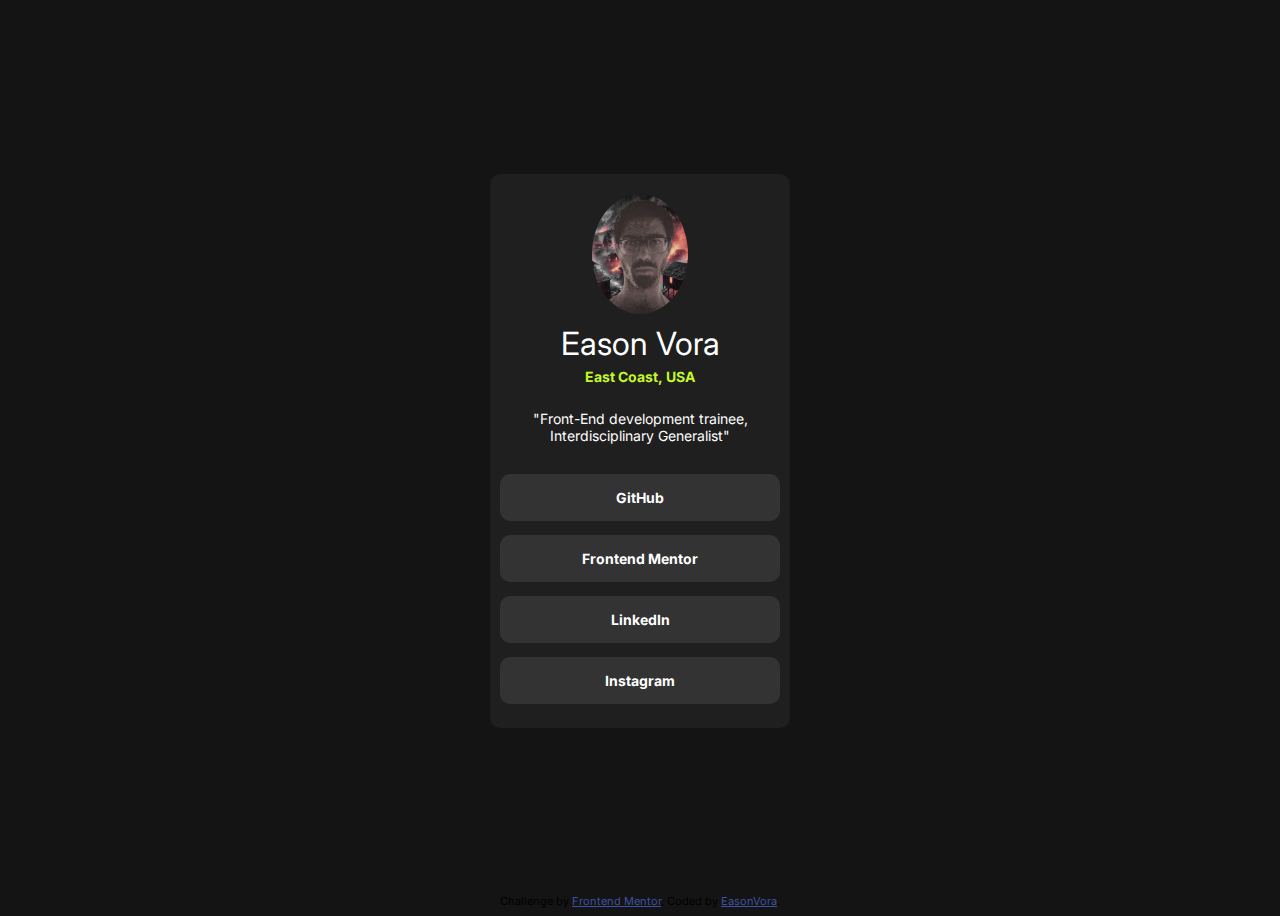
==== index.html @ 140116b3 "delete folder. move all files" ====
<!DOCTYPE html>
<html lang="en">
<head>
  <meta charset="UTF-8">
  <meta name="viewport" content="width=device-width, initial-scale=1.0"> <!-- displays site properly based on user's device -->

  <link rel="icon" type="image/png" sizes="32x32" href="./assets/images/favicon-32x32.png">
  <link rel="stylesheet" href="./default-styles.css">
  <link rel="stylesheet" href="./styles.css">
  <link rel="preconnect" href="https://fonts.googleapis.com">
  <link rel="preconnect" href="https://fonts.gstatic.com" crossorigin>
  <link href="https://fonts.googleapis.com/css2?family=Inter:ital,opsz,wght@0,14..32,100..900;1,14..32,100..900&display=swap" rel="stylesheet">
  <title>Frontend Mentor | Social links profile</title>

  <!-- Feel free to remove these styles or customise in your own stylesheet 👍 -->
  <style>
    .attribution { font-size: 11px; text-align: center; }
    .attribution a { color: hsl(228, 45%, 44%); }
  </style>
</head>
<body>
  <main>
    <div class="card">
      <img src="./assets/images/Self-Portrait-Edit-VillageTragedy.png" alt="Eason-photo">
      <h1>Eason Vora</h1>
      <h2>East Coast, USA</h2>
      <p>"Front-End development trainee, Interdisciplinary Generalist"</p>

      <a href="https://github.com/EasonVora"><h3>GitHub</h3></a>
      <a href="https://www.frontendmentor.io/profile/EasonVora"><h3>Frontend Mentor</h3></a>
      <a href="https://www.linkedin.com/in/eason-vora-5a043b262/"><h3>LinkedIn</h3></a>
      <a href="https://www.instagram.com/vora_mota_bhai/"><h3>Instagram</h3></a>
    </div>
    
  </main>
  <footer class="attribution">
      Challenge by <a href="https://www.frontendmentor.io?ref=challenge" target="_blank">Frontend Mentor</a>. 
      Coded by <a href="#">EasonVora</a>.
  </footer>
</body>
</html>
---- default-styles.css ----
* {
    font-family: 'Inter';
}

body {
    display: flex;
    flex-wrap: wrap;
    justify-content: center;
    align-items: last baseline;
    height: 100vh;
}
.card a {
    text-decoration: none;
}

.card {
    display: block;
    flex-direction: column;
    padding: 10px;
    margin: auto;
    width: 280px;
}
.card * {
    text-align: center;
}
.card img {
    display: block;
    margin: 10px auto;
}
.card p {
    font-size: 14px;
}

/* FOOTER */
.attribution {
    position: relative;
    bottom: 0;
    width: 100%;
    margin-bottom: 0px;
    padding-bottom: 0;
}
---- styles.css ----
body {
    background-color: hsl(0, 0%, 8%);
}

.card {
    border-radius: 10px;
    background-color: hsl(0, 0%, 12%);
}
.card img {
    height: 120px;
    border-radius: 50%;
}
.card a, h1, p {
    color: hsl(0, 0%, 100%);
}
h1, p {
    font-weight: 400;
}
h1, h2 {
    line-height: .5;
}
h2 {
    color: hsl(75, 94%, 57%);
    font-size: 14px;
}
h3 {
    background-color: hsl(0, 0%, 20%);
    font-size: 14px;
    padding: 15px;
    border-radius: 10px;
}
h3:active {
    background-color: hsl(75, 94%, 57%);
    color: hsl(0, 0%, 20%);
}
p {
    margin: 30px
}
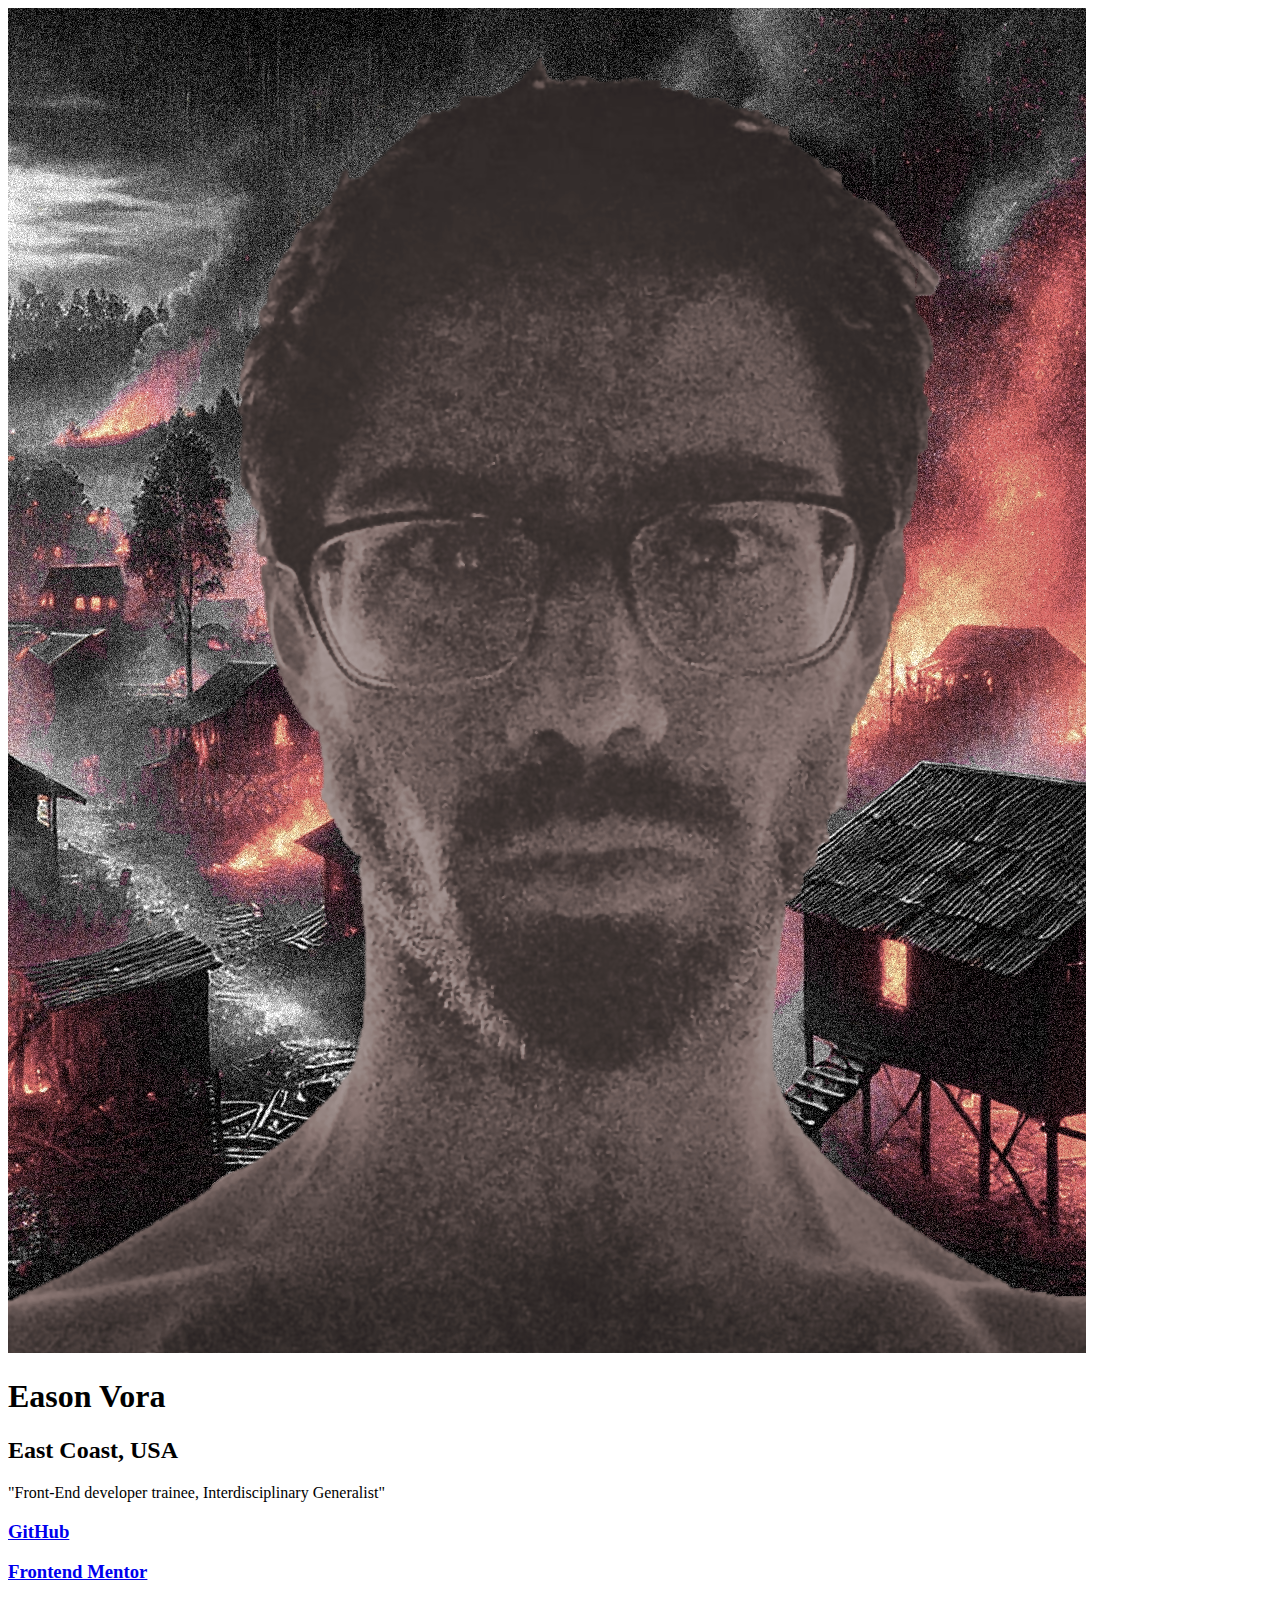
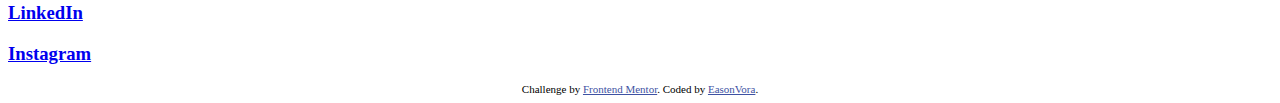
==== commit bdae4960: "word change" ====
--- a/index.html
+++ b/index.html
@@ -5,8 +5,8 @@
   <meta name="viewport" content="width=device-width, initial-scale=1.0"> <!-- displays site properly based on user's device -->
 
   <link rel="icon" type="image/png" sizes="32x32" href="./assets/images/favicon-32x32.png">
-  <link rel="stylesheet" href="./default-styles.css">
-  <link rel="stylesheet" href="./styles.css">
+  <link rel="stylesheet" href="./styles/default-styles.css">
+  <link rel="stylesheet" href="./styles/styles.css">
   <link rel="preconnect" href="https://fonts.googleapis.com">
   <link rel="preconnect" href="https://fonts.gstatic.com" crossorigin>
   <link href="https://fonts.googleapis.com/css2?family=Inter:ital,opsz,wght@0,14..32,100..900;1,14..32,100..900&display=swap" rel="stylesheet">
@@ -24,7 +24,7 @@
       <img src="./assets/images/Self-Portrait-Edit-VillageTragedy.png" alt="Eason-photo">
       <h1>Eason Vora</h1>
       <h2>East Coast, USA</h2>
-      <p>"Front-End development trainee, Interdisciplinary Generalist"</p>
+      <p>"Front-End developer trainee, Interdisciplinary Generalist"</p>
 
       <a href="https://github.com/EasonVora"><h3>GitHub</h3></a>
       <a href="https://www.frontendmentor.io/profile/EasonVora"><h3>Frontend Mentor</h3></a>
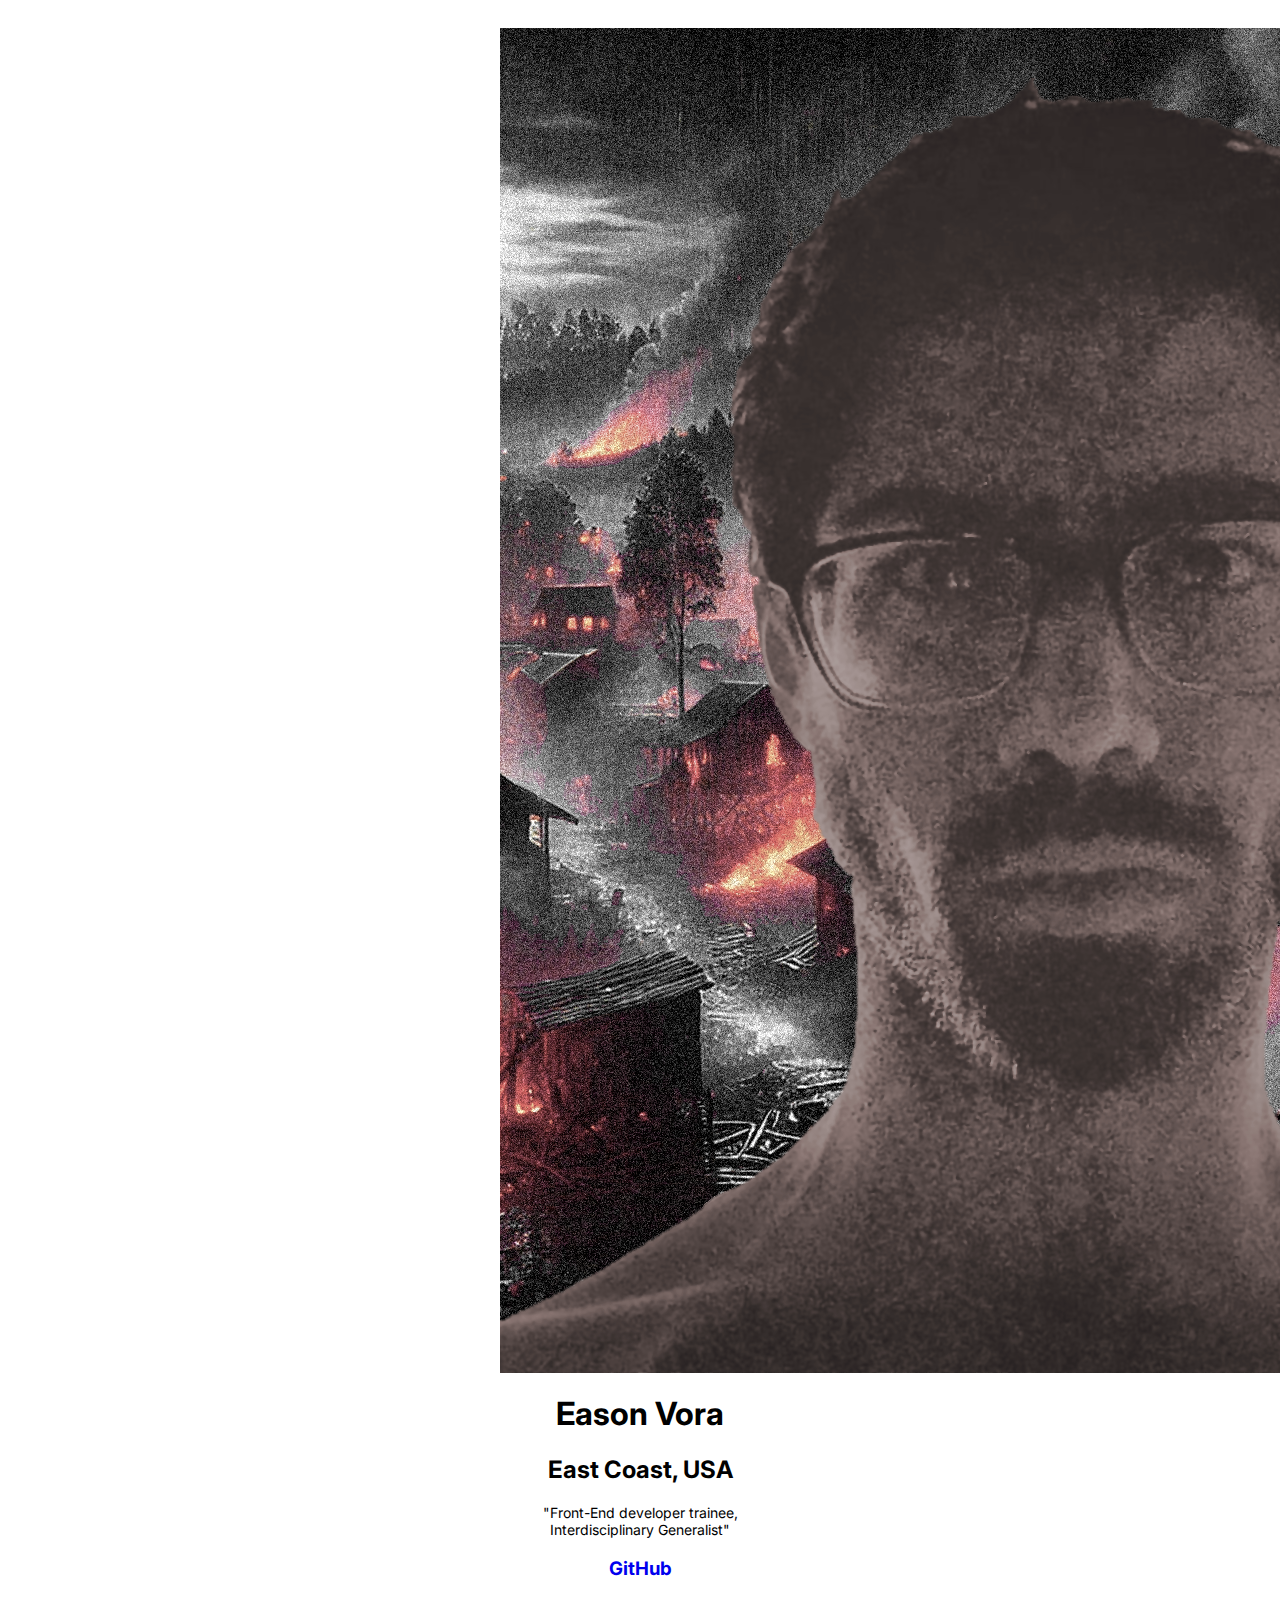
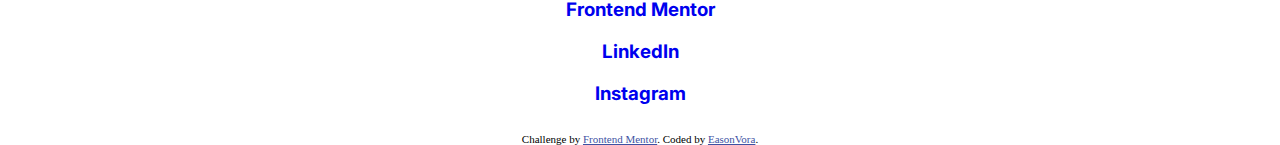
==== commit 91c6da88: "minor adjustment" ====
--- a/index.html
+++ b/index.html
@@ -19,19 +19,16 @@
   </style>
 </head>
 <body>
-  <main>
-    <div class="card">
-      <img src="./assets/images/Self-Portrait-Edit-VillageTragedy.png" alt="Eason-photo">
-      <h1>Eason Vora</h1>
-      <h2>East Coast, USA</h2>
-      <p>"Front-End developer trainee, Interdisciplinary Generalist"</p>
+  <main class="card">
+    <img src="./assets/images/Self-Portrait-Edit-VillageTragedy.png" alt="Eason-photo">
+    <h1>Eason Vora</h1>
+    <h2>East Coast, USA</h2>
+    <p>"Front-End developer trainee, Interdisciplinary Generalist"</p>
 
-      <a href="https://github.com/EasonVora"><h3>GitHub</h3></a>
-      <a href="https://www.frontendmentor.io/profile/EasonVora"><h3>Frontend Mentor</h3></a>
-      <a href="https://www.linkedin.com/in/eason-vora-5a043b262/"><h3>LinkedIn</h3></a>
-      <a href="https://www.instagram.com/vora_mota_bhai/"><h3>Instagram</h3></a>
-    </div>
-    
+    <a href="https://github.com/EasonVora"><h3>GitHub</h3></a>
+    <a href="https://www.frontendmentor.io/profile/EasonVora"><h3>Frontend Mentor</h3></a>
+    <a href="https://www.linkedin.com/in/eason-vora-5a043b262/"><h3>LinkedIn</h3></a>
+    <a href="https://www.instagram.com/vora_mota_bhai/"><h3>Instagram</h3></a>
   </main>
   <footer class="attribution">
       Challenge by <a href="https://www.frontendmentor.io?ref=challenge" target="_blank">Frontend Mentor</a>. 
--- a/styles/default-styles.css
+++ b/styles/default-styles.css
@@ -0,0 +1,38 @@
+
+
+body {
+    display: flex;
+    flex-wrap: wrap;
+    justify-content: center;
+    align-items: last baseline;
+    height: 100vh;
+}
+
+.card {
+    display: block;
+    flex-direction: column;
+    padding: 10px;
+    margin: auto;
+    width: 280px;
+    text-align: center;
+    font-family: 'Inter';
+}
+.card img {
+    display: block;
+    margin: 10px auto;
+}
+.card p {
+    font-size: 14px;
+}
+.card a {
+    text-decoration: none;
+}
+
+/* FOOTER */
+.attribution {
+    position: relative;
+    bottom: 0;
+    width: 100%;
+    margin-bottom: 0px;
+    padding-bottom: 0;
+}
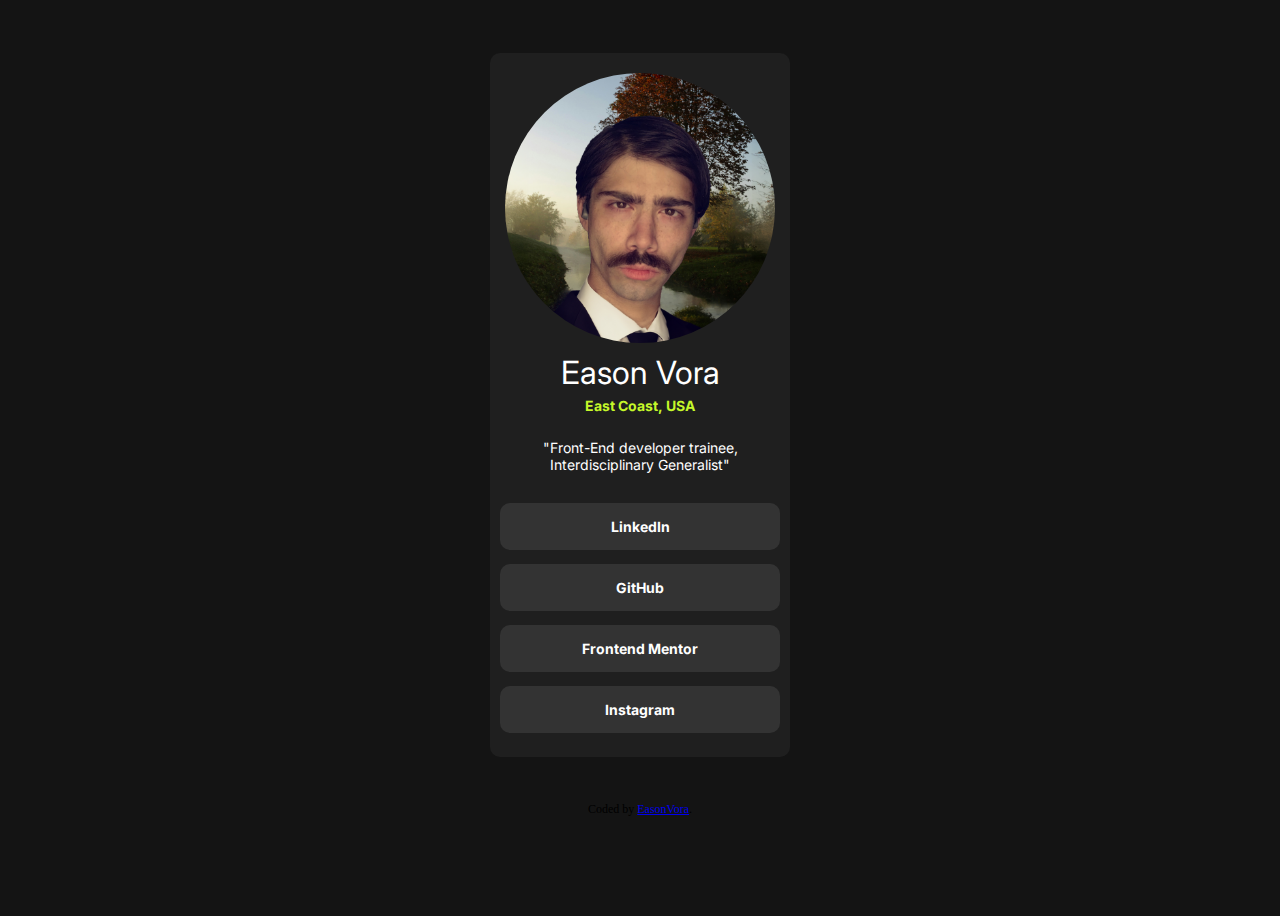
==== commit 489dd658: "First Commit" ====
--- a/index.html
+++ b/index.html
@@ -4,34 +4,31 @@
   <meta charset="UTF-8">
   <meta name="viewport" content="width=device-width, initial-scale=1.0"> <!-- displays site properly based on user's device -->
 
-  <link rel="icon" type="image/png" sizes="32x32" href="./assets/images/favicon-32x32.png">
-  <link rel="stylesheet" href="./styles/default-styles.css">
-  <link rel="stylesheet" href="./styles/styles.css">
+  <link rel="icon" type="image/png" sizes="32x32" href="#"> <!-- create LOGO -->
+  <link rel="stylesheet" href="./assets/styles/default-styles.css">
+  <link rel="stylesheet" href="./assets/styles/styles.css">
   <link rel="preconnect" href="https://fonts.googleapis.com">
   <link rel="preconnect" href="https://fonts.gstatic.com" crossorigin>
   <link href="https://fonts.googleapis.com/css2?family=Inter:ital,opsz,wght@0,14..32,100..900;1,14..32,100..900&display=swap" rel="stylesheet">
   <title>Frontend Mentor | Social links profile</title>
+</head>
 
-  <!-- Feel free to remove these styles or customise in your own stylesheet 👍 -->
-  <style>
-    .attribution { font-size: 11px; text-align: center; }
-    .attribution a { color: hsl(228, 45%, 44%); }
-  </style>
-</head>
 <body>
   <main class="card">
-    <img src="./assets/images/Self-Portrait-Edit-VillageTragedy.png" alt="Eason-photo">
+    <img src="./assets/images/Portrait-Project-Expanded-Square-copy.png" alt="Eason-photo">
     <h1>Eason Vora</h1>
     <h2>East Coast, USA</h2>
     <p>"Front-End developer trainee, Interdisciplinary Generalist"</p>
+    
+    <a href="https://www.linkedin.com/in/eason-vora-5a043b262/"><h3>LinkedIn</h3></a>
 
     <a href="https://github.com/EasonVora"><h3>GitHub</h3></a>
+
     <a href="https://www.frontendmentor.io/profile/EasonVora"><h3>Frontend Mentor</h3></a>
-    <a href="https://www.linkedin.com/in/eason-vora-5a043b262/"><h3>LinkedIn</h3></a>
+
     <a href="https://www.instagram.com/vora_mota_bhai/"><h3>Instagram</h3></a>
   </main>
-  <footer class="attribution">
-      Challenge by <a href="https://www.frontendmentor.io?ref=challenge" target="_blank">Frontend Mentor</a>. 
+  <footer class="attribution"> 
       Coded by <a href="#">EasonVora</a>.
   </footer>
 </body>
--- a/assets/styles/default-styles.css
+++ b/assets/styles/default-styles.css
@@ -0,0 +1,44 @@
+
+
+body {
+    display: flex;
+    flex-wrap: wrap;
+    justify-content: center;
+    align-items: baseline;
+    height: 100vh;
+}
+
+.card {
+    font-family: 'Inter';
+    text-align: center;
+    
+    display: block;
+    flex-direction: column;
+    width: 280px;
+
+    margin: auto;
+    padding: 10px;
+}
+.card img {
+    display: block;
+    margin: 10px auto;
+}
+.card p {
+    font-size: 14px;
+}
+.card a {
+    text-decoration: none;
+}
+
+/* FOOTER */
+.attribution {
+    font-size: 12px;
+    text-align: center;
+
+    position: relative;
+    bottom: 0;
+    width: 100%;
+
+    margin-bottom: 0px;
+    padding-bottom: 0;
+}--- a/assets/styles/styles.css
+++ b/assets/styles/styles.css
@@ -0,0 +1,40 @@
+body {
+    background-color: hsl(0, 0%, 8%);
+}
+
+.card {
+    background-color: hsl(0, 0%, 12%);
+    border-radius: 10px;
+}
+.card img {
+    height: 120px;
+    border-radius: 50%;
+    height: 30vh;
+
+}
+.card a, h1, p {
+    color: hsl(0, 0%, 100%);
+}
+h1, p {
+    font-weight: 400;
+}
+h1, h2 {
+    line-height: .5;
+}
+h2 {
+    color: hsl(75, 94%, 57%);
+    font-size: 14px;
+}
+h3 {
+    background-color: hsl(0, 0%, 20%);
+    font-size: 14px;
+    padding: 15px;
+    border-radius: 10px;
+}
+h3:active {
+    color: hsl(0, 0%, 20%);
+    background-color: hsl(75, 94%, 57%);
+}
+p {
+    margin: 30px
+}
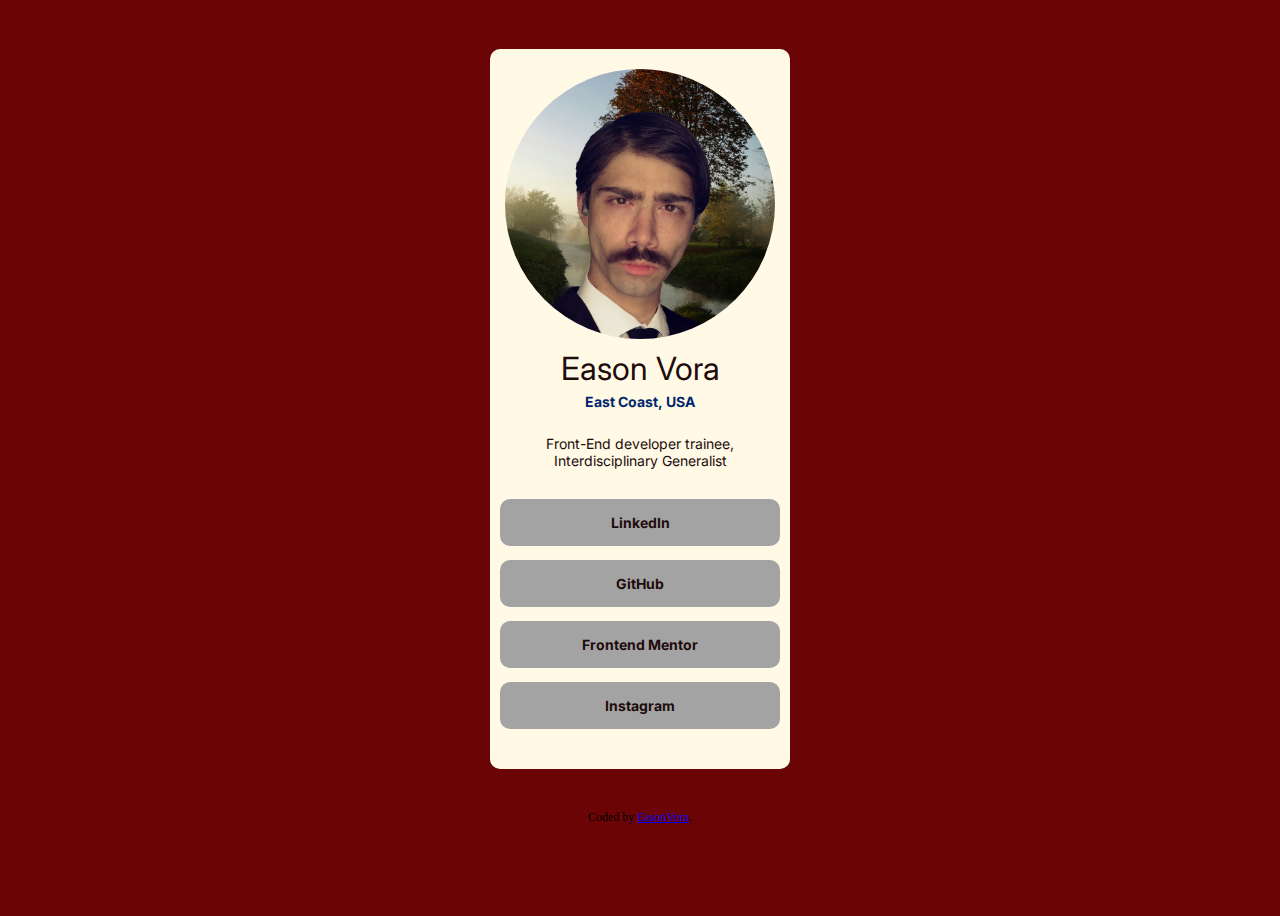
==== commit 8ce4e2c9: "Color palette" ====
--- a/index.html
+++ b/index.html
@@ -10,7 +10,7 @@
   <link rel="preconnect" href="https://fonts.googleapis.com">
   <link rel="preconnect" href="https://fonts.gstatic.com" crossorigin>
   <link href="https://fonts.googleapis.com/css2?family=Inter:ital,opsz,wght@0,14..32,100..900;1,14..32,100..900&display=swap" rel="stylesheet">
-  <title>Frontend Mentor | Social links profile</title>
+  <title>Eason Vora | Social Profile Links</title>
 </head>
 
 <body>
@@ -18,7 +18,7 @@
     <img src="./assets/images/Portrait-Project-Expanded-Square-copy.png" alt="Eason-photo">
     <h1>Eason Vora</h1>
     <h2>East Coast, USA</h2>
-    <p>"Front-End developer trainee, Interdisciplinary Generalist"</p>
+    <p>Front-End developer trainee, Interdisciplinary Generalist</p>
     
     <a href="https://www.linkedin.com/in/eason-vora-5a043b262/"><h3>LinkedIn</h3></a>
 
@@ -27,6 +27,7 @@
     <a href="https://www.frontendmentor.io/profile/EasonVora"><h3>Frontend Mentor</h3></a>
 
     <a href="https://www.instagram.com/vora_mota_bhai/"><h3>Instagram</h3></a>
+    <p></p>
   </main>
   <footer class="attribution"> 
       Coded by <a href="#">EasonVora</a>.
--- a/assets/styles/default-styles.css
+++ b/assets/styles/default-styles.css
@@ -34,11 +34,7 @@
 .attribution {
     font-size: 12px;
     text-align: center;
-
-    position: relative;
-    bottom: 0;
     width: 100%;
-
     margin-bottom: 0px;
     padding-bottom: 0;
 }--- a/assets/styles/styles.css
+++ b/assets/styles/styles.css
@@ -1,9 +1,9 @@
 body {
-    background-color: hsl(0, 0%, 8%);
+    background-color: #6B0505;
 }
 
 .card {
-    background-color: hsl(0, 0%, 12%);
+    background-color: hsl(45, 100%, 95%);
     border-radius: 10px;
 }
 .card img {
@@ -13,7 +13,7 @@
 
 }
 .card a, h1, p {
-    color: hsl(0, 0%, 100%);
+    color: hsl(0, 46%, 8%);
 }
 h1, p {
     font-weight: 400;
@@ -22,19 +22,25 @@
     line-height: .5;
 }
 h2 {
-    color: hsl(75, 94%, 57%);
+    color: #00266B;
     font-size: 14px;
 }
 h3 {
-    background-color: hsl(0, 0%, 20%);
+    background-color: hsl(0, 0%, 64%);
+    color: hsl(0, 46%, 8%);
     font-size: 14px;
     padding: 15px;
     border-radius: 10px;
 }
+h3:hover {
+    background-color: #00266B;
+    color: hsl(0, 0%, 64%);
+}
 h3:active {
-    color: hsl(0, 0%, 20%);
-    background-color: hsl(75, 94%, 57%);
+    color: hsl(0, 0%, 64%);
+    background-color: hsl(0, 46%, 8%);
 }
 p {
     margin: 30px
 }
+
